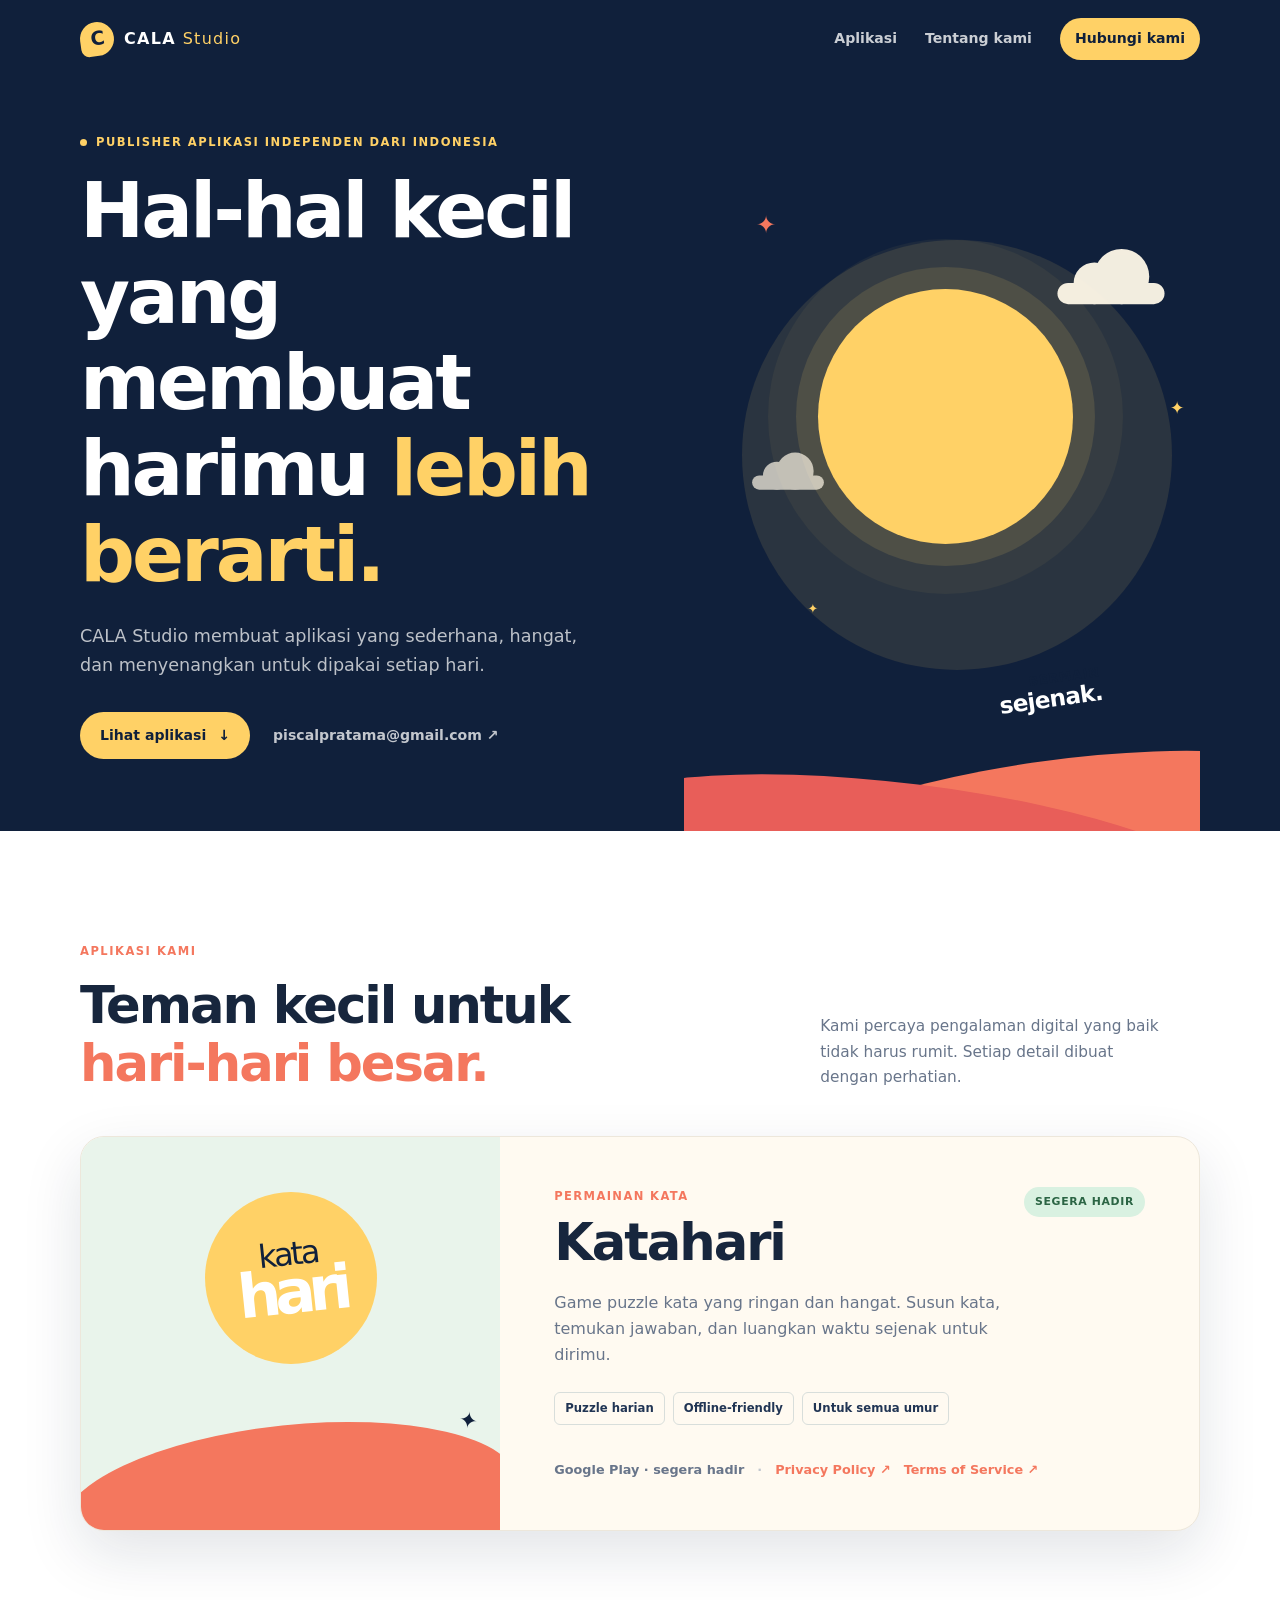
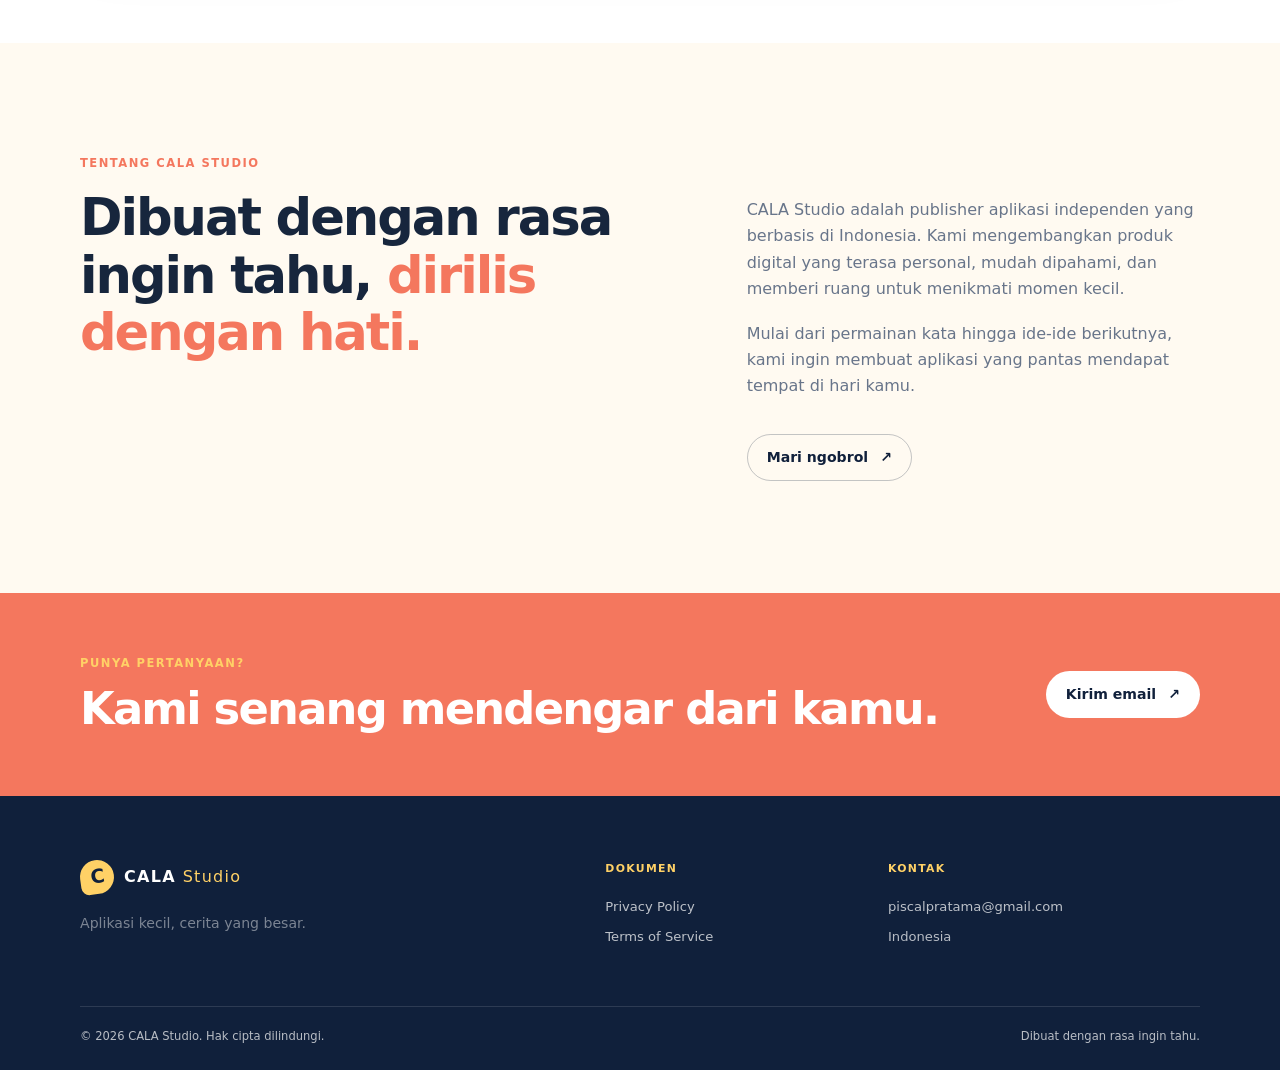
==== index.html @ a6467089 "Initial CALA Studio public policy hub" ====
<!doctype html>
<html lang="id">
  <head>
    <meta charset="utf-8">
    <meta name="viewport" content="width=device-width, initial-scale=1">
    <meta name="description" content="CALA Studio adalah publisher aplikasi independen dari Indonesia. Temukan informasi resmi dan dokumen kebijakan untuk aplikasi Katahari.">
    <meta name="theme-color" content="#10203b">
    <title>CALA Studio — Aplikasi yang menemani harimu</title>
    <link rel="stylesheet" href="styles.css">
    <script src="script.js" defer></script>
  </head>
  <body>
    <a class="skip-link" href="#konten">Lewati ke konten utama</a>

    <header class="site-header">
      <div class="container nav-wrap">
        <a class="brand" href="index.html" aria-label="CALA Studio, halaman utama">
          <span class="brand-mark" aria-hidden="true">C</span>
          <span>CALA <em>Studio</em></span>
        </a>
        <nav aria-label="Navigasi utama">
          <a href="#aplikasi">Aplikasi</a>
          <a href="#tentang">Tentang kami</a>
          <a class="nav-cta" href="mailto:piscalpratama@gmail.com">Hubungi kami</a>
        </nav>
      </div>
    </header>

    <main id="konten">
      <section class="hero">
        <div class="container hero-grid">
          <div class="hero-copy">
            <p class="eyebrow"><span class="eyebrow-dot"></span> Publisher aplikasi independen dari Indonesia</p>
            <h1>Hal-hal kecil yang membuat harimu <span>lebih berarti.</span></h1>
            <p class="hero-lead">CALA Studio membuat aplikasi yang sederhana, hangat, dan menyenangkan untuk dipakai setiap hari.</p>
            <div class="hero-actions">
              <a class="button button-primary" href="#aplikasi">Lihat aplikasi <span aria-hidden="true">↓</span></a>
              <a class="text-link" href="mailto:piscalpratama@gmail.com">piscalpratama@gmail.com <span aria-hidden="true">↗</span></a>
            </div>
          </div>
          <div class="hero-art" aria-label="Ilustrasi matahari dan awan" role="img">
            <div class="sun-glow"></div>
            <div class="sun"></div>
            <span class="cloud cloud-one"></span>
            <span class="cloud cloud-two"></span>
            <span class="spark spark-one">✦</span>
            <span class="spark spark-two">✦</span>
            <span class="spark spark-three">✦</span>
            <div class="hill hill-back"></div>
            <div class="hill hill-front"></div>
            <div class="art-label">Bermain<br><strong>sejenak.</strong></div>
          </div>
        </div>
      </section>

      <section class="section section-light" id="aplikasi">
        <div class="container">
          <div class="section-heading split-heading">
            <div>
              <p class="eyebrow eyebrow-dark">Aplikasi kami</p>
              <h2>Teman kecil untuk <em>hari-hari besar.</em></h2>
            </div>
            <p>Kami percaya pengalaman digital yang baik tidak harus rumit. Setiap detail dibuat dengan perhatian.</p>
          </div>

          <article class="app-card">
            <div class="app-card-art" aria-hidden="true">
              <div class="mini-sun"></div>
              <div class="mini-horizon"></div>
              <div class="mini-word">kata<br><strong>hari</strong></div>
              <span class="mini-star">✦</span>
            </div>
            <div class="app-card-content">
              <div class="app-card-title">
                <div>
                  <p class="card-kicker">Permainan kata</p>
                  <h3>Katahari</h3>
                </div>
                <span class="status-pill">Segera hadir</span>
              </div>
              <p>Game puzzle kata yang ringan dan hangat. Susun kata, temukan jawaban, dan luangkan waktu sejenak untuk dirimu.</p>
              <div class="tag-list" aria-label="Fitur Katahari">
                <span>Puzzle harian</span>
                <span>Offline-friendly</span>
                <span>Untuk semua umur</span>
              </div>
              <div class="app-links">
                <span class="play-placeholder" aria-label="Katahari belum tersedia di Google Play">Google Play · segera hadir</span>
                <span class="link-separator" aria-hidden="true">·</span>
                <a href="katahari/privacy-policy.html">Privacy Policy <span aria-hidden="true">↗</span></a>
                <a href="katahari/terms-of-service.html">Terms of Service <span aria-hidden="true">↗</span></a>
              </div>
            </div>
          </article>
        </div>
      </section>

      <section class="section section-cream" id="tentang">
        <div class="container about-grid">
          <div>
            <p class="eyebrow eyebrow-dark">Tentang CALA Studio</p>
            <h2>Dibuat dengan rasa ingin tahu, <em>dirilis dengan hati.</em></h2>
          </div>
          <div class="about-copy">
            <p>CALA Studio adalah publisher aplikasi independen yang berbasis di Indonesia. Kami mengembangkan produk digital yang terasa personal, mudah dipahami, dan memberi ruang untuk menikmati momen kecil.</p>
            <p>Mulai dari permainan kata hingga ide-ide berikutnya, kami ingin membuat aplikasi yang pantas mendapat tempat di hari kamu.</p>
            <a class="button button-outline" href="mailto:piscalpratama@gmail.com">Mari ngobrol <span aria-hidden="true">↗</span></a>
          </div>
        </div>
      </section>

      <section class="contact-strip">
        <div class="container contact-inner">
          <div>
            <p class="eyebrow">Punya pertanyaan?</p>
            <h2>Kami senang mendengar dari kamu.</h2>
          </div>
          <a class="button button-light" href="mailto:piscalpratama@gmail.com">Kirim email <span aria-hidden="true">↗</span></a>
        </div>
      </section>
    </main>

    <footer class="site-footer">
      <div class="container footer-top">
        <div>
          <a class="brand brand-footer" href="index.html" aria-label="CALA Studio, halaman utama">
            <span class="brand-mark" aria-hidden="true">C</span>
            <span>CALA <em>Studio</em></span>
          </a>
          <p class="footer-note">Aplikasi kecil, cerita yang besar.</p>
        </div>
        <div class="footer-column">
          <p class="footer-label">Dokumen</p>
          <a href="katahari/privacy-policy.html">Privacy Policy</a>
          <a href="katahari/terms-of-service.html">Terms of Service</a>
        </div>
        <div class="footer-column">
          <p class="footer-label">Kontak</p>
          <a href="mailto:piscalpratama@gmail.com">piscalpratama@gmail.com</a>
          <span>Indonesia</span>
        </div>
      </div>
      <div class="container footer-bottom">
        <span>© <span data-current-year>2026</span> CALA Studio. Hak cipta dilindungi.</span>
        <span>Dibuat dengan rasa ingin tahu.</span>
      </div>
    </footer>
  </body>
</html>
---- styles.css ----
:root {
  --navy: #10203b;
  --navy-soft: #213554;
  --ink: #17263d;
  --muted: #68758a;
  --cream: #fffaf1;
  --paper: #ffffff;
  --yellow: #ffd166;
  --coral: #f4775e;
  --mint: #d9f1e1;
  --line: #e6e9ef;
  --shadow: 0 22px 60px rgba(16, 32, 59, 0.12);
  --radius: 24px;
}

* { box-sizing: border-box; }

html { scroll-behavior: smooth; }

body {
  margin: 0;
  color: var(--ink);
  background: var(--cream);
  font-family: Inter, ui-sans-serif, system-ui, -apple-system, BlinkMacSystemFont, "Segoe UI", sans-serif;
  font-size: 16px;
  line-height: 1.65;
  -webkit-font-smoothing: antialiased;
}

a { color: inherit; }

a:focus-visible, button:focus-visible {
  outline: 3px solid var(--coral);
  outline-offset: 4px;
}

.skip-link {
  position: absolute;
  left: 16px;
  top: -60px;
  z-index: 10;
  padding: 10px 14px;
  color: var(--navy);
  background: var(--yellow);
  border-radius: 8px;
  font-weight: 700;
}

.skip-link:focus { top: 16px; }

.container { width: min(1120px, calc(100% - 40px)); margin: 0 auto; }
.narrow-container { width: min(860px, calc(100% - 40px)); }

.site-header {
  position: relative;
  z-index: 2;
  color: #fff;
  background: var(--navy);
}

.nav-wrap {
  display: flex;
  align-items: center;
  justify-content: space-between;
  min-height: 78px;
  gap: 28px;
}

.brand {
  display: inline-flex;
  align-items: center;
  gap: 10px;
  color: #fff;
  text-decoration: none;
  font-size: 1rem;
  font-weight: 800;
  letter-spacing: 0.08em;
}

.brand em { color: var(--yellow); font-style: normal; font-weight: 500; }

.brand-mark {
  display: grid;
  place-items: center;
  width: 34px;
  height: 34px;
  color: var(--navy);
  background: var(--yellow);
  border-radius: 50% 50% 50% 8px;
  font-size: 1.2rem;
  letter-spacing: -0.06em;
  transform: rotate(-8deg);
}

.brand-mark::first-letter { font-weight: 900; }
.brand > span:last-child { display: inline-block; }

nav { display: flex; align-items: center; gap: 28px; }
nav a { color: rgba(255, 255, 255, 0.78); text-decoration: none; font-size: 0.88rem; font-weight: 600; }
nav a:hover, nav a:focus-visible { color: #fff; }
nav .nav-cta { padding: 9px 15px; color: var(--navy); background: var(--yellow); border-radius: 99px; }
nav .nav-cta:hover, nav .nav-cta:focus-visible { color: var(--navy); background: #ffe19a; }

.hero {
  overflow: hidden;
  color: #fff;
  background: var(--navy);
}

.hero-grid { display: grid; grid-template-columns: 1fr 0.9fr; align-items: center; gap: 30px; min-height: 555px; }
.hero-copy { position: relative; z-index: 1; padding: 56px 0 72px; }

.eyebrow {
  display: flex;
  align-items: center;
  gap: 9px;
  margin: 0 0 18px;
  color: var(--yellow);
  font-size: 0.72rem;
  font-weight: 800;
  letter-spacing: 0.13em;
  line-height: 1.4;
  text-transform: uppercase;
}

.eyebrow-dot { width: 7px; height: 7px; background: var(--yellow); border-radius: 50%; }
.eyebrow-dark { color: var(--coral); }
.eyebrow-dark .eyebrow-dot { background: var(--coral); }

h1, h2, h3, p { margin-top: 0; }
h1, h2, h3 { letter-spacing: -0.04em; line-height: 1.12; }
h1 { max-width: 690px; margin-bottom: 24px; font-size: clamp(2.7rem, 6vw, 5.4rem); font-weight: 800; }
h1 span, h2 em { color: var(--coral); font-style: normal; }
.hero h1 span { color: var(--yellow); }
.hero-lead { max-width: 515px; margin-bottom: 32px; color: rgba(255, 255, 255, 0.72); font-size: 1.1rem; }
.hero-actions { display: flex; align-items: center; flex-wrap: wrap; gap: 23px; }

.button {
  display: inline-flex;
  align-items: center;
  justify-content: center;
  gap: 12px;
  min-height: 46px;
  padding: 11px 19px;
  border: 1px solid transparent;
  border-radius: 99px;
  font-size: 0.88rem;
  font-weight: 800;
  text-decoration: none;
  transition: transform 160ms ease, background-color 160ms ease, border-color 160ms ease;
}

.button:hover { transform: translateY(-2px); }
.button-primary { color: var(--navy); background: var(--yellow); }
.button-primary:hover { background: #ffe19a; }
.button-light { color: var(--navy); background: #fff; }
.button-light:hover { background: #fff8df; }
.button-outline { color: var(--navy); border-color: rgba(16, 32, 59, 0.25); }
.button-outline:hover { border-color: var(--navy); background: #fff; }
.text-link { color: rgba(255, 255, 255, 0.75); font-size: 0.88rem; font-weight: 700; text-decoration: none; }
.text-link:hover { color: #fff; }

.hero-art { position: relative; align-self: stretch; min-height: 555px; overflow: hidden; }
.sun-glow { position: absolute; width: 430px; height: 430px; top: 50%; left: 53%; transform: translate(-50%, -50%); background: rgba(255, 209, 102, 0.11); border-radius: 50%; }
.sun { position: absolute; width: 255px; height: 255px; top: 28%; left: 26%; background: var(--yellow); border-radius: 50%; box-shadow: 0 0 0 22px rgba(255, 209, 102, 0.12), 0 0 0 50px rgba(255, 209, 102, 0.05); }
.cloud { position: absolute; width: 126px; height: 25px; background: #fff8e8; border-radius: 99px; opacity: 0.95; }
.cloud::before, .cloud::after { position: absolute; display: block; content: ""; background: inherit; border-radius: 50%; }
.cloud::before { width: 49px; height: 49px; left: 19px; bottom: 0; }
.cloud::after { width: 65px; height: 65px; right: 18px; bottom: 0; }
.cloud-one { top: 27%; right: 5%; transform: scale(0.85); }
.cloud-two { top: 52%; left: 8%; transform: scale(0.57); opacity: 0.7; }
.spark { position: absolute; color: var(--coral); font-size: 1.5rem; }
.spark-one { top: 17%; left: 14%; }
.spark-two { top: 42%; right: 3%; color: var(--yellow); font-size: 1.1rem; }
.spark-three { top: 69%; left: 24%; color: var(--yellow); font-size: 0.8rem; }
.hill { position: absolute; border-radius: 50% 50% 0 0; }
.hill-back { width: 600px; height: 150px; right: -150px; bottom: -80px; background: var(--coral); transform: rotate(-8deg); }
.hill-front { width: 650px; height: 145px; left: -100px; bottom: -98px; background: #e85e59; transform: rotate(7deg); }
.art-label { position: absolute; right: 19%; bottom: 16%; color: var(--navy); font-size: 0.78rem; font-weight: 700; letter-spacing: 0.08em; line-height: 1.1; text-align: right; text-transform: uppercase; transform: rotate(-8deg); }
.art-label strong { color: #fff; font-size: 1.45rem; letter-spacing: -0.03em; text-transform: none; }

.section { padding: 112px 0; }
.section-light { background: var(--paper); }
.section-cream { background: var(--cream); }
.section-heading { margin-bottom: 44px; }
.split-heading { display: grid; grid-template-columns: 1fr 0.55fr; align-items: end; gap: 50px; }
.section-heading h2, .about-grid h2 { max-width: 590px; margin-bottom: 0; font-size: clamp(2rem, 4vw, 3.6rem); }
.split-heading > p { max-width: 340px; margin-bottom: 2px; color: var(--muted); font-size: 0.96rem; }

.app-card { display: grid; grid-template-columns: minmax(260px, 0.75fr) 1.25fr; overflow: hidden; background: var(--cream); border: 1px solid #ede7db; border-radius: var(--radius); box-shadow: var(--shadow); }
.app-card-art { position: relative; min-height: 355px; overflow: hidden; background: #e9f4eb; }
.mini-sun { position: absolute; width: 172px; height: 172px; top: 55px; left: 50%; transform: translateX(-50%); background: var(--yellow); border-radius: 50%; }
.mini-horizon { position: absolute; right: -20px; bottom: -55px; left: -20px; height: 160px; background: var(--coral); border-radius: 50% 50% 0 0; transform: rotate(-6deg); }
.mini-word { position: absolute; top: 105px; left: 0; width: 100%; color: var(--navy); font-size: 2rem; font-weight: 400; letter-spacing: -0.08em; line-height: 0.8; text-align: center; transform: rotate(-6deg); }
.mini-word strong { color: #fff; font-size: 3.8rem; font-weight: 850; letter-spacing: -0.11em; }
.mini-star { position: absolute; right: 22px; bottom: 91px; color: var(--navy); font-size: 1.4rem; transform: rotate(10deg); }
.app-card-content { display: flex; flex-direction: column; justify-content: center; padding: 50px 54px; }
.app-card-title { display: flex; align-items: start; justify-content: space-between; gap: 20px; }
.card-kicker { margin-bottom: 8px; color: var(--coral); font-size: 0.72rem; font-weight: 800; letter-spacing: 0.12em; text-transform: uppercase; }
.app-card h3 { margin-bottom: 18px; font-size: clamp(2.2rem, 4vw, 3.5rem); }
.status-pill { flex: none; padding: 6px 11px; color: #2b6544; background: var(--mint); border-radius: 99px; font-size: 0.68rem; font-weight: 800; letter-spacing: 0.06em; text-transform: uppercase; }
.app-card-content > p { max-width: 480px; margin-bottom: 23px; color: var(--muted); }
.tag-list { display: flex; flex-wrap: wrap; gap: 8px; margin-bottom: 34px; }
.tag-list span { padding: 6px 10px; color: var(--navy-soft); border: 1px solid #d8dedb; border-radius: 6px; font-size: 0.73rem; font-weight: 700; }
.app-links { display: flex; align-items: center; flex-wrap: wrap; gap: 13px; color: var(--coral); font-size: 0.8rem; font-weight: 800; }
.app-links a { text-decoration: none; }
.app-links a:hover { text-decoration: underline; text-underline-offset: 3px; }
.play-placeholder { color: var(--muted); font-weight: 600; }
.link-separator { color: #c1c7ce; }

.about-grid { display: grid; grid-template-columns: 1fr 0.8fr; gap: 100px; }
.about-copy { padding-top: 42px; }
.about-copy p { margin-bottom: 18px; color: var(--muted); }
.about-copy .button { margin-top: 16px; }

.contact-strip { padding: 62px 0; color: #fff; background: var(--coral); }
.contact-inner { display: flex; align-items: center; justify-content: space-between; gap: 30px; }
.contact-strip .eyebrow { margin-bottom: 13px; color: var(--yellow); }
.contact-strip h2 { margin-bottom: 0; font-size: clamp(1.7rem, 4vw, 2.8rem); }

.site-footer { color: rgba(255, 255, 255, 0.7); background: var(--navy); }
.footer-top { display: grid; grid-template-columns: 1.4fr 0.7fr 0.9fr; gap: 40px; padding-top: 64px; padding-bottom: 58px; }
.brand-footer { margin-bottom: 18px; }
.footer-note { margin: 0; color: rgba(255, 255, 255, 0.45); font-size: 0.88rem; }
.footer-column { display: flex; flex-direction: column; align-items: flex-start; gap: 8px; font-size: 0.82rem; }
.footer-column a { color: rgba(255, 255, 255, 0.72); text-decoration: none; }
.footer-column a:hover, .footer-bottom a:hover { color: #fff; }
.footer-label { margin: 0 0 10px; color: var(--yellow); font-size: 0.68rem; font-weight: 800; letter-spacing: 0.12em; text-transform: uppercase; }
.footer-bottom { display: flex; align-items: center; justify-content: space-between; gap: 20px; padding-top: 20px; padding-bottom: 24px; border-top: 1px solid rgba(255, 255, 255, 0.12); font-size: 0.72rem; }
.footer-bottom a { color: rgba(255, 255, 255, 0.72); text-decoration: none; }
.footer-bottom-single { padding-top: 26px; border-top: 0; }

.page-hero { padding: 85px 0 76px; background: var(--cream); }
.back-link { display: inline-block; margin-bottom: 62px; color: var(--muted); font-size: 0.82rem; font-weight: 700; text-decoration: none; }
.back-link:hover { color: var(--coral); }
.page-hero h1 { max-width: 760px; margin-bottom: 22px; color: var(--navy); font-size: clamp(2.8rem, 7vw, 5.8rem); }
.page-intro { max-width: 650px; margin-bottom: 34px; color: var(--muted); font-size: 1.12rem; }
.document-meta { display: flex; flex-wrap: wrap; gap: 11px 25px; color: var(--coral); font-size: 0.78rem; font-weight: 800; }
.document-meta span + span { padding-left: 25px; border-left: 1px solid #d6d4ca; }
.document-section { padding: 86px 0 120px; background: var(--paper); }
.document-layout { display: grid; grid-template-columns: 205px minmax(0, 680px); justify-content: space-between; gap: 50px; }
.document-aside { position: sticky; top: 25px; align-self: start; display: flex; flex-direction: column; gap: 10px; padding-top: 5px; }
.document-aside a { color: var(--muted); font-size: 0.78rem; line-height: 1.45; text-decoration: none; }
.document-aside a:hover { color: var(--coral); }
.legal-copy { min-width: 0; color: #49566b; font-size: 0.98rem; }
.legal-copy > p:first-child { color: var(--navy-soft); font-size: 1.08rem; }
.legal-copy h2 { margin: 52px 0 17px; color: var(--navy); font-size: 1.55rem; }
.legal-copy h2:first-of-type { margin-top: 50px; }
.legal-copy p { margin-bottom: 19px; }
.legal-copy a { color: #cb574b; font-weight: 700; text-underline-offset: 3px; }
.legal-copy ul { margin: 0 0 22px; padding-left: 22px; }
.legal-copy li { margin-bottom: 9px; padding-left: 5px; }
.service-table-wrap { overflow-x: auto; margin: 27px 0; }
table { width: 100%; min-width: 540px; border-collapse: collapse; color: var(--ink); font-size: 0.87rem; }
th, td { padding: 15px 16px; border: 1px solid var(--line); text-align: left; vertical-align: top; }
th { color: var(--navy); background: #f5f7f7; font-size: 0.72rem; letter-spacing: 0.08em; text-transform: uppercase; }
td:first-child { width: 32%; color: var(--navy); font-weight: 800; }
.contact-card { display: flex; flex-direction: column; align-items: flex-start; gap: 3px; margin: 24px 0; padding: 21px 23px; background: var(--cream); border-left: 4px solid var(--yellow); border-radius: 3px 12px 12px 3px; }
.contact-card strong { color: var(--navy); }
.contact-card span { color: var(--muted); font-size: 0.83rem; }
.legal-note { margin-top: 54px; color: var(--muted); font-size: 0.78rem; font-style: italic; }

@media (max-width: 760px) {
  .container, .narrow-container { width: min(100% - 32px, 620px); }
  .nav-wrap { min-height: 70px; }
  nav { gap: 13px; }
  nav a:not(.nav-cta) { display: none; }
  nav .nav-cta { padding: 8px 12px; font-size: 0.76rem; }
  .hero-grid { display: block; min-height: 0; }
  .hero-copy { padding: 72px 0 20px; }
  .hero-art { min-height: 320px; }
  .sun { width: 205px; height: 205px; top: 12%; left: 28%; }
  .sun-glow { width: 310px; height: 310px; top: 38%; left: 51%; }
  .cloud-one { top: 11%; right: 1%; }
  .cloud-two { top: 40%; left: 1%; }
  .art-label { right: 19%; bottom: 17%; }
  .section { padding: 76px 0; }
  .split-heading, .about-grid { grid-template-columns: 1fr; gap: 25px; }
  .split-heading > p { margin-top: 0; }
  .app-card { grid-template-columns: 1fr; }
  .app-card-art { min-height: 280px; }
  .app-card-content { padding: 34px 26px 38px; }
  .app-card-title { display: block; }
  .status-pill { display: inline-block; margin-bottom: 14px; }
  .about-copy { padding-top: 0; }
  .contact-inner { align-items: flex-start; flex-direction: column; }
  .footer-top { grid-template-columns: 1fr 1fr; padding-top: 48px; padding-bottom: 42px; }
  .footer-top > :first-child { grid-column: 1 / -1; }
  .footer-bottom { align-items: flex-start; flex-direction: column; }
  .page-hero { padding: 54px 0 55px; }
  .back-link { margin-bottom: 46px; }
  .document-section { padding: 55px 0 80px; }
  .document-layout { display: block; }
  .document-aside { position: static; display: grid; grid-template-columns: repeat(2, 1fr); gap: 8px 15px; margin-bottom: 44px; padding: 18px; background: var(--cream); border-radius: 12px; }
  .document-aside .footer-label { grid-column: 1 / -1; margin-bottom: 3px; }
  .document-meta { display: block; }
  .document-meta span { display: block; margin-bottom: 5px; }
  .document-meta span + span { padding-left: 0; border-left: 0; }
  .legal-copy h2 { margin-top: 43px; }
}

@media (prefers-reduced-motion: reduce) {
  html { scroll-behavior: auto; }
  .button { transition: none; }
}

@media print {
  .site-header, .document-aside, .site-footer, .back-link { display: none; }
  .page-hero, .document-section { padding: 24px 0; }
  .document-layout { display: block; }
  .legal-copy { max-width: 100%; color: #000; }
}
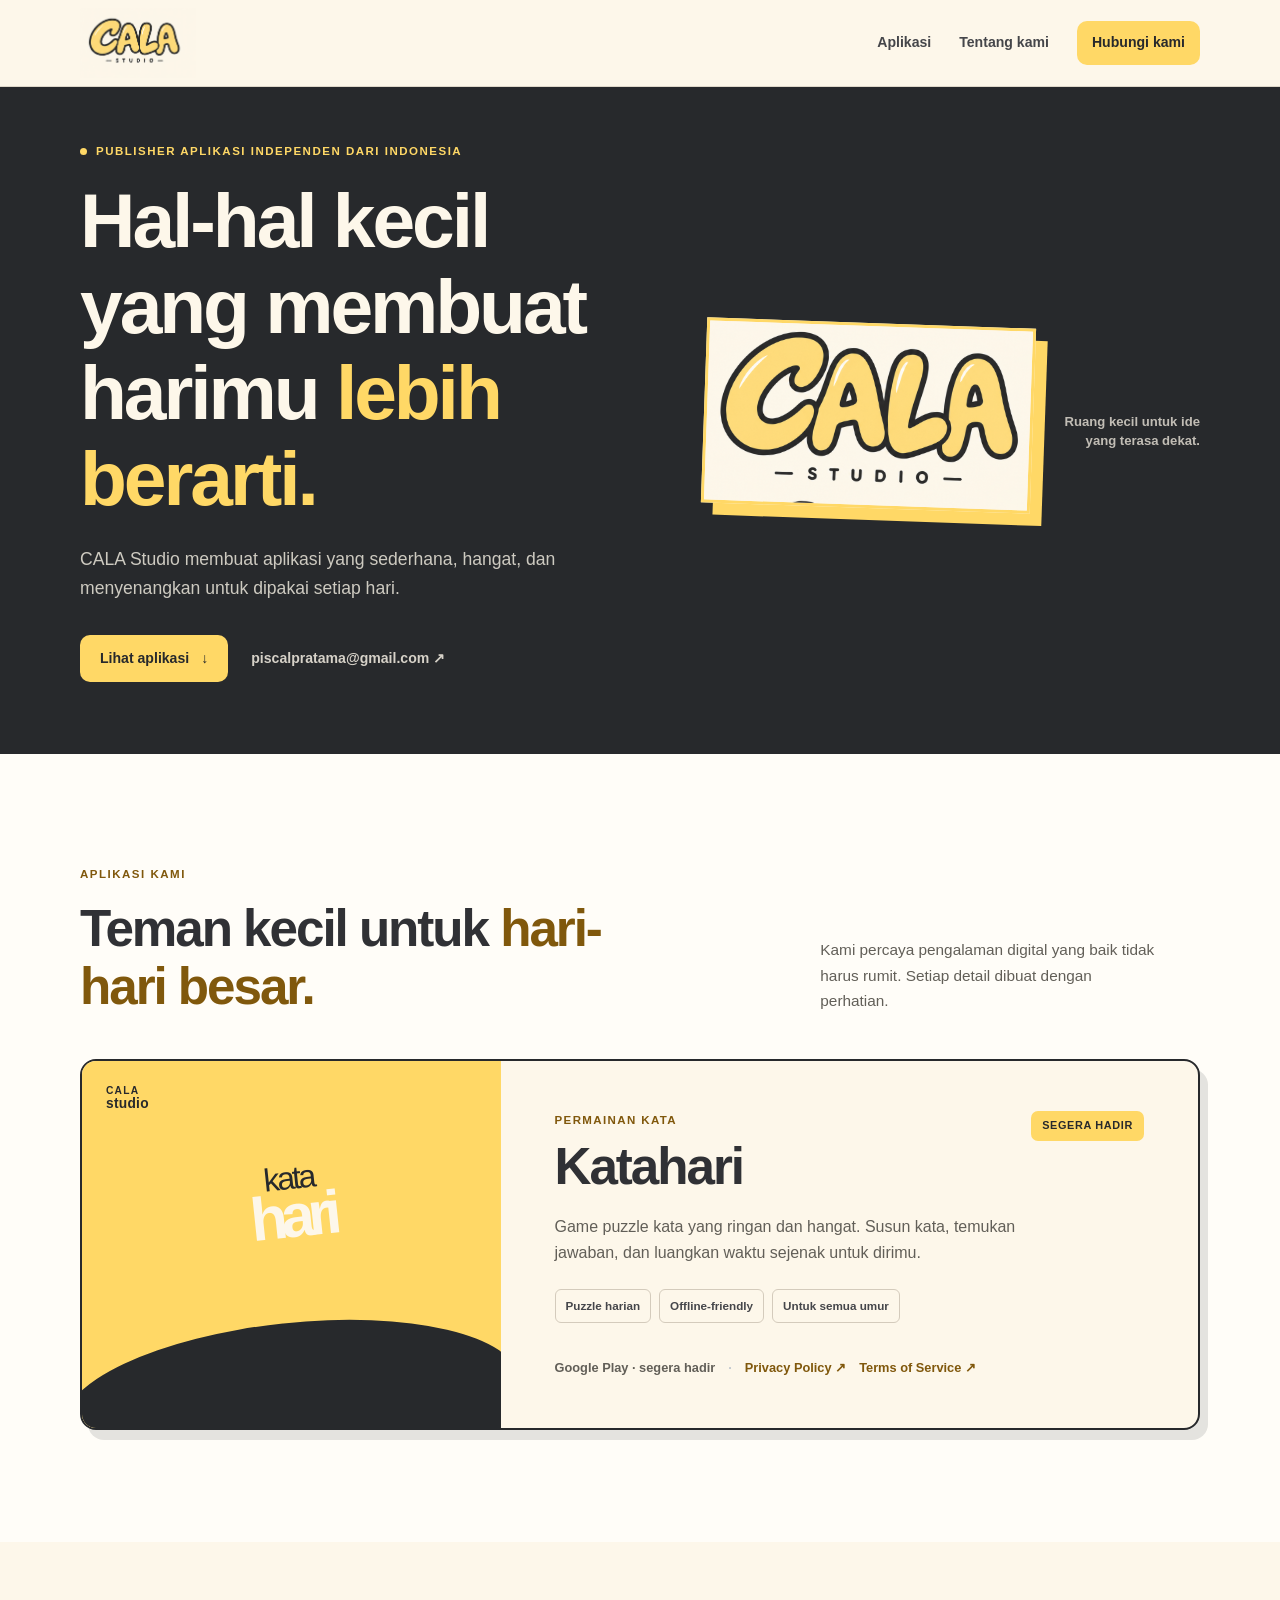
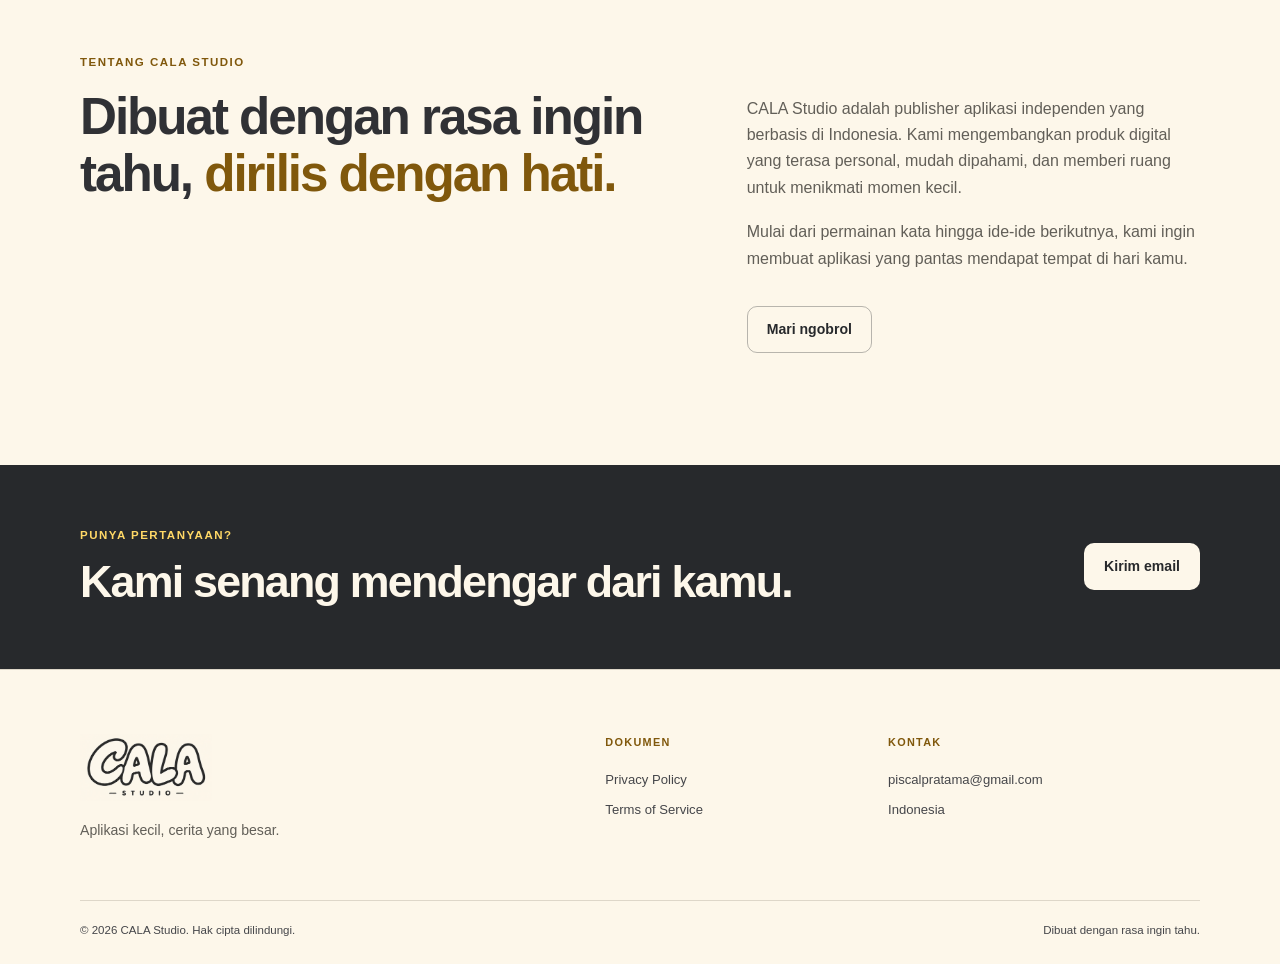
==== commit c3042f63: "Align CALA Studio design with logo assets" ====
--- a/index.html
+++ b/index.html
@@ -4,8 +4,8 @@
     <meta charset="utf-8">
     <meta name="viewport" content="width=device-width, initial-scale=1">
     <meta name="description" content="CALA Studio adalah publisher aplikasi independen dari Indonesia. Temukan informasi resmi dan dokumen kebijakan untuk aplikasi Katahari.">
-    <meta name="theme-color" content="#10203b">
-    <title>CALA Studio — Aplikasi yang menemani harimu</title>
+    <meta name="theme-color" content="#27292c">
+    <title>CALA Studio: Aplikasi yang menemani harimu</title>
     <link rel="stylesheet" href="styles.css">
     <script src="script.js" defer></script>
   </head>
@@ -15,8 +15,7 @@
     <header class="site-header">
       <div class="container nav-wrap">
         <a class="brand" href="index.html" aria-label="CALA Studio, halaman utama">
-          <span class="brand-mark" aria-hidden="true">C</span>
-          <span>CALA <em>Studio</em></span>
+          <img src="assets/logo-crops/cala-lockup-yellow.png" alt="CALA Studio">
         </a>
         <nav aria-label="Navigasi utama">
           <a href="#aplikasi">Aplikasi</a>
@@ -38,17 +37,11 @@
               <a class="text-link" href="mailto:piscalpratama@gmail.com">piscalpratama@gmail.com <span aria-hidden="true">↗</span></a>
             </div>
           </div>
-          <div class="hero-art" aria-label="Ilustrasi matahari dan awan" role="img">
-            <div class="sun-glow"></div>
-            <div class="sun"></div>
-            <span class="cloud cloud-one"></span>
-            <span class="cloud cloud-two"></span>
-            <span class="spark spark-one">✦</span>
-            <span class="spark spark-two">✦</span>
-            <span class="spark spark-three">✦</span>
-            <div class="hill hill-back"></div>
-            <div class="hill hill-front"></div>
-            <div class="art-label">Bermain<br><strong>sejenak.</strong></div>
+          <div class="hero-art">
+            <div class="hero-logo-frame">
+              <img src="assets/logo-crops/cala-primary-yellow.png" alt="Logo CALA Studio berwarna kuning">
+            </div>
+            <p class="hero-art-note">Ruang kecil untuk ide yang terasa dekat.</p>
           </div>
         </div>
       </section>
@@ -64,11 +57,10 @@
           </div>
 
           <article class="app-card">
-            <div class="app-card-art" aria-hidden="true">
-              <div class="mini-sun"></div>
+            <div class="app-card-art">
+              <span class="app-card-stamp">CALA<br><strong>studio</strong></span>
               <div class="mini-horizon"></div>
               <div class="mini-word">kata<br><strong>hari</strong></div>
-              <span class="mini-star">✦</span>
             </div>
             <div class="app-card-content">
               <div class="app-card-title">
@@ -104,7 +96,7 @@
           <div class="about-copy">
             <p>CALA Studio adalah publisher aplikasi independen yang berbasis di Indonesia. Kami mengembangkan produk digital yang terasa personal, mudah dipahami, dan memberi ruang untuk menikmati momen kecil.</p>
             <p>Mulai dari permainan kata hingga ide-ide berikutnya, kami ingin membuat aplikasi yang pantas mendapat tempat di hari kamu.</p>
-            <a class="button button-outline" href="mailto:piscalpratama@gmail.com">Mari ngobrol <span aria-hidden="true">↗</span></a>
+            <a class="button button-outline" href="mailto:piscalpratama@gmail.com">Mari ngobrol</a>
           </div>
         </div>
       </section>
@@ -115,7 +107,7 @@
             <p class="eyebrow">Punya pertanyaan?</p>
             <h2>Kami senang mendengar dari kamu.</h2>
           </div>
-          <a class="button button-light" href="mailto:piscalpratama@gmail.com">Kirim email <span aria-hidden="true">↗</span></a>
+          <a class="button button-light" href="mailto:piscalpratama@gmail.com">Kirim email</a>
         </div>
       </section>
     </main>
@@ -124,8 +116,7 @@
       <div class="container footer-top">
         <div>
           <a class="brand brand-footer" href="index.html" aria-label="CALA Studio, halaman utama">
-            <span class="brand-mark" aria-hidden="true">C</span>
-            <span>CALA <em>Studio</em></span>
+            <img src="assets/logo-crops/cala-monochrome.png" alt="CALA Studio">
           </a>
           <p class="footer-note">Aplikasi kecil, cerita yang besar.</p>
         </div>
--- a/styles.css
+++ b/styles.css
@@ -1,16 +1,15 @@
 :root {
-  --navy: #10203b;
-  --navy-soft: #213554;
-  --ink: #17263d;
-  --muted: #68758a;
-  --cream: #fffaf1;
-  --paper: #ffffff;
-  --yellow: #ffd166;
-  --coral: #f4775e;
-  --mint: #d9f1e1;
-  --line: #e6e9ef;
-  --shadow: 0 22px 60px rgba(16, 32, 59, 0.12);
-  --radius: 24px;
+  --charcoal: #27292c;
+  --charcoal-soft: #45464a;
+  --ink: #303135;
+  --muted: #625f58;
+  --cream: #fdf7ea;
+  --paper: #fffdf8;
+  --yellow: #ffd866;
+  --yellow-deep: #80580c;
+  --line: #ded7c9;
+  --shadow: 8px 10px 0 rgba(39, 41, 44, 0.12);
+  --radius: 16px;
 }
 
 * { box-sizing: border-box; }
@@ -21,7 +20,7 @@
   margin: 0;
   color: var(--ink);
   background: var(--cream);
-  font-family: Inter, ui-sans-serif, system-ui, -apple-system, BlinkMacSystemFont, "Segoe UI", sans-serif;
+  font-family: "Trebuchet MS", "Segoe UI", sans-serif;
   font-size: 16px;
   line-height: 1.65;
   -webkit-font-smoothing: antialiased;
@@ -30,7 +29,7 @@
 a { color: inherit; }
 
 a:focus-visible, button:focus-visible {
-  outline: 3px solid var(--coral);
+  outline: 3px solid var(--yellow);
   outline-offset: 4px;
 }
 
@@ -40,7 +39,7 @@
   top: -60px;
   z-index: 10;
   padding: 10px 14px;
-  color: var(--navy);
+  color: var(--charcoal);
   background: var(--yellow);
   border-radius: 8px;
   font-weight: 700;
@@ -54,15 +53,16 @@
 .site-header {
   position: relative;
   z-index: 2;
-  color: #fff;
-  background: var(--navy);
+  color: var(--charcoal);
+  background: var(--cream);
+  border-bottom: 1px solid var(--line);
 }
 
 .nav-wrap {
   display: flex;
   align-items: center;
   justify-content: space-between;
-  min-height: 78px;
+  min-height: 86px;
   gap: 28px;
 }
 
@@ -70,41 +70,24 @@
   display: inline-flex;
   align-items: center;
   gap: 10px;
-  color: #fff;
+  min-height: 44px;
+  color: var(--charcoal);
   text-decoration: none;
-  font-size: 1rem;
-  font-weight: 800;
-  letter-spacing: 0.08em;
-}
-
-.brand em { color: var(--yellow); font-style: normal; font-weight: 500; }
-
-.brand-mark {
-  display: grid;
-  place-items: center;
-  width: 34px;
-  height: 34px;
-  color: var(--navy);
-  background: var(--yellow);
-  border-radius: 50% 50% 50% 8px;
-  font-size: 1.2rem;
-  letter-spacing: -0.06em;
-  transform: rotate(-8deg);
-}
-
-.brand-mark::first-letter { font-weight: 900; }
-.brand > span:last-child { display: inline-block; }
+}
+
+.brand img { display: block; width: 116px; height: auto; }
+.brand-footer img { width: 132px; }
 
 nav { display: flex; align-items: center; gap: 28px; }
-nav a { color: rgba(255, 255, 255, 0.78); text-decoration: none; font-size: 0.88rem; font-weight: 600; }
-nav a:hover, nav a:focus-visible { color: #fff; }
-nav .nav-cta { padding: 9px 15px; color: var(--navy); background: var(--yellow); border-radius: 99px; }
-nav .nav-cta:hover, nav .nav-cta:focus-visible { color: var(--navy); background: #ffe19a; }
+nav a { color: var(--charcoal-soft); text-decoration: none; font-size: 0.88rem; font-weight: 700; }
+nav a:hover, nav a:focus-visible { color: var(--charcoal); }
+nav .nav-cta { display: inline-flex; align-items: center; min-height: 44px; padding: 9px 15px; color: var(--charcoal); background: var(--yellow); border-radius: 10px; }
+nav .nav-cta:hover, nav .nav-cta:focus-visible { color: var(--charcoal); background: #ffe49a; }
 
 .hero {
   overflow: hidden;
-  color: #fff;
-  background: var(--navy);
+  color: var(--cream);
+  background: var(--charcoal);
 }
 
 .hero-grid { display: grid; grid-template-columns: 1fr 0.9fr; align-items: center; gap: 30px; min-height: 555px; }
@@ -124,15 +107,15 @@
 }
 
 .eyebrow-dot { width: 7px; height: 7px; background: var(--yellow); border-radius: 50%; }
-.eyebrow-dark { color: var(--coral); }
-.eyebrow-dark .eyebrow-dot { background: var(--coral); }
+.eyebrow-dark { color: var(--yellow-deep); }
+.eyebrow-dark .eyebrow-dot { background: var(--yellow-deep); }
 
 h1, h2, h3, p { margin-top: 0; }
-h1, h2, h3 { letter-spacing: -0.04em; line-height: 1.12; }
+h1, h2, h3 { font-family: "Arial Rounded MT Bold", "Trebuchet MS", "Segoe UI", sans-serif; letter-spacing: -0.04em; line-height: 1.12; }
 h1 { max-width: 690px; margin-bottom: 24px; font-size: clamp(2.7rem, 6vw, 5.4rem); font-weight: 800; }
-h1 span, h2 em { color: var(--coral); font-style: normal; }
+h1 span, h2 em { color: var(--yellow-deep); font-style: normal; }
 .hero h1 span { color: var(--yellow); }
-.hero-lead { max-width: 515px; margin-bottom: 32px; color: rgba(255, 255, 255, 0.72); font-size: 1.1rem; }
+.hero-lead { max-width: 515px; margin-bottom: 32px; color: rgba(253, 247, 234, 0.78); font-size: 1.1rem; }
 .hero-actions { display: flex; align-items: center; flex-wrap: wrap; gap: 23px; }
 
 .button {
@@ -143,7 +126,7 @@
   min-height: 46px;
   padding: 11px 19px;
   border: 1px solid transparent;
-  border-radius: 99px;
+  border-radius: 10px;
   font-size: 0.88rem;
   font-weight: 800;
   text-decoration: none;
@@ -151,33 +134,19 @@
 }
 
 .button:hover { transform: translateY(-2px); }
-.button-primary { color: var(--navy); background: var(--yellow); }
-.button-primary:hover { background: #ffe19a; }
-.button-light { color: var(--navy); background: #fff; }
-.button-light:hover { background: #fff8df; }
-.button-outline { color: var(--navy); border-color: rgba(16, 32, 59, 0.25); }
-.button-outline:hover { border-color: var(--navy); background: #fff; }
-.text-link { color: rgba(255, 255, 255, 0.75); font-size: 0.88rem; font-weight: 700; text-decoration: none; }
-.text-link:hover { color: #fff; }
-
-.hero-art { position: relative; align-self: stretch; min-height: 555px; overflow: hidden; }
-.sun-glow { position: absolute; width: 430px; height: 430px; top: 50%; left: 53%; transform: translate(-50%, -50%); background: rgba(255, 209, 102, 0.11); border-radius: 50%; }
-.sun { position: absolute; width: 255px; height: 255px; top: 28%; left: 26%; background: var(--yellow); border-radius: 50%; box-shadow: 0 0 0 22px rgba(255, 209, 102, 0.12), 0 0 0 50px rgba(255, 209, 102, 0.05); }
-.cloud { position: absolute; width: 126px; height: 25px; background: #fff8e8; border-radius: 99px; opacity: 0.95; }
-.cloud::before, .cloud::after { position: absolute; display: block; content: ""; background: inherit; border-radius: 50%; }
-.cloud::before { width: 49px; height: 49px; left: 19px; bottom: 0; }
-.cloud::after { width: 65px; height: 65px; right: 18px; bottom: 0; }
-.cloud-one { top: 27%; right: 5%; transform: scale(0.85); }
-.cloud-two { top: 52%; left: 8%; transform: scale(0.57); opacity: 0.7; }
-.spark { position: absolute; color: var(--coral); font-size: 1.5rem; }
-.spark-one { top: 17%; left: 14%; }
-.spark-two { top: 42%; right: 3%; color: var(--yellow); font-size: 1.1rem; }
-.spark-three { top: 69%; left: 24%; color: var(--yellow); font-size: 0.8rem; }
-.hill { position: absolute; border-radius: 50% 50% 0 0; }
-.hill-back { width: 600px; height: 150px; right: -150px; bottom: -80px; background: var(--coral); transform: rotate(-8deg); }
-.hill-front { width: 650px; height: 145px; left: -100px; bottom: -98px; background: #e85e59; transform: rotate(7deg); }
-.art-label { position: absolute; right: 19%; bottom: 16%; color: var(--navy); font-size: 0.78rem; font-weight: 700; letter-spacing: 0.08em; line-height: 1.1; text-align: right; text-transform: uppercase; transform: rotate(-8deg); }
-.art-label strong { color: #fff; font-size: 1.45rem; letter-spacing: -0.03em; text-transform: none; }
+.button-primary { color: var(--charcoal); background: var(--yellow); }
+.button-primary:hover { background: #ffe49a; }
+.button-light { color: var(--charcoal); background: var(--cream); }
+.button-light:hover { background: #fffef8; }
+.button-outline { color: var(--charcoal); border-color: rgba(39, 41, 44, 0.32); }
+.button-outline:hover { border-color: var(--charcoal); background: var(--paper); }
+.text-link { color: rgba(253, 247, 234, 0.82); font-size: 0.88rem; font-weight: 700; text-decoration: none; }
+.text-link:hover { color: var(--yellow); }
+
+.hero-art { display: flex; align-items: center; justify-content: center; align-self: stretch; min-height: 555px; padding: 52px 0 62px 20px; }
+.hero-logo-frame { width: min(100%, 520px); padding: 0; background: var(--cream); border: 3px solid var(--yellow); box-shadow: 12px 12px 0 var(--yellow); transform: rotate(2deg); }
+.hero-logo-frame img { display: block; width: 100%; height: auto; }
+.hero-art-note { max-width: 220px; margin: 32px 0 0 auto; color: rgba(253, 247, 234, 0.72); font-size: 0.82rem; font-weight: 700; line-height: 1.4; text-align: right; }
 
 .section { padding: 112px 0; }
 .section-light { background: var(--paper); }
@@ -187,22 +156,22 @@
 .section-heading h2, .about-grid h2 { max-width: 590px; margin-bottom: 0; font-size: clamp(2rem, 4vw, 3.6rem); }
 .split-heading > p { max-width: 340px; margin-bottom: 2px; color: var(--muted); font-size: 0.96rem; }
 
-.app-card { display: grid; grid-template-columns: minmax(260px, 0.75fr) 1.25fr; overflow: hidden; background: var(--cream); border: 1px solid #ede7db; border-radius: var(--radius); box-shadow: var(--shadow); }
-.app-card-art { position: relative; min-height: 355px; overflow: hidden; background: #e9f4eb; }
-.mini-sun { position: absolute; width: 172px; height: 172px; top: 55px; left: 50%; transform: translateX(-50%); background: var(--yellow); border-radius: 50%; }
-.mini-horizon { position: absolute; right: -20px; bottom: -55px; left: -20px; height: 160px; background: var(--coral); border-radius: 50% 50% 0 0; transform: rotate(-6deg); }
-.mini-word { position: absolute; top: 105px; left: 0; width: 100%; color: var(--navy); font-size: 2rem; font-weight: 400; letter-spacing: -0.08em; line-height: 0.8; text-align: center; transform: rotate(-6deg); }
-.mini-word strong { color: #fff; font-size: 3.8rem; font-weight: 850; letter-spacing: -0.11em; }
-.mini-star { position: absolute; right: 22px; bottom: 91px; color: var(--navy); font-size: 1.4rem; transform: rotate(10deg); }
+.app-card { display: grid; grid-template-columns: minmax(260px, 0.75fr) 1.25fr; overflow: hidden; background: var(--cream); border: 2px solid var(--charcoal); border-radius: var(--radius); box-shadow: var(--shadow); }
+.app-card-art { position: relative; min-height: 355px; overflow: hidden; background: var(--yellow); }
+.mini-horizon { position: absolute; right: -20px; bottom: -55px; left: -20px; height: 160px; background: var(--charcoal); border-radius: 50% 50% 0 0; transform: rotate(-6deg); }
+.mini-word { position: absolute; top: 105px; left: 0; width: 100%; color: var(--charcoal); font-size: 2rem; font-weight: 400; letter-spacing: -0.08em; line-height: 0.8; text-align: center; transform: rotate(-6deg); }
+.mini-word strong { color: var(--cream); font-size: 3.8rem; font-weight: 850; letter-spacing: -0.11em; }
+.app-card-stamp { position: absolute; top: 24px; left: 24px; z-index: 1; color: var(--charcoal); font-size: 0.64rem; font-weight: 800; letter-spacing: 0.12em; line-height: 1.1; text-transform: uppercase; }
+.app-card-stamp strong { font-size: 0.86rem; letter-spacing: 0.02em; text-transform: none; }
 .app-card-content { display: flex; flex-direction: column; justify-content: center; padding: 50px 54px; }
 .app-card-title { display: flex; align-items: start; justify-content: space-between; gap: 20px; }
-.card-kicker { margin-bottom: 8px; color: var(--coral); font-size: 0.72rem; font-weight: 800; letter-spacing: 0.12em; text-transform: uppercase; }
+.card-kicker { margin-bottom: 8px; color: var(--yellow-deep); font-size: 0.72rem; font-weight: 800; letter-spacing: 0.12em; text-transform: uppercase; }
 .app-card h3 { margin-bottom: 18px; font-size: clamp(2.2rem, 4vw, 3.5rem); }
-.status-pill { flex: none; padding: 6px 11px; color: #2b6544; background: var(--mint); border-radius: 99px; font-size: 0.68rem; font-weight: 800; letter-spacing: 0.06em; text-transform: uppercase; }
+.status-pill { flex: none; padding: 6px 11px; color: var(--charcoal); background: var(--yellow); border-radius: 7px; font-size: 0.68rem; font-weight: 800; letter-spacing: 0.06em; text-transform: uppercase; }
 .app-card-content > p { max-width: 480px; margin-bottom: 23px; color: var(--muted); }
 .tag-list { display: flex; flex-wrap: wrap; gap: 8px; margin-bottom: 34px; }
-.tag-list span { padding: 6px 10px; color: var(--navy-soft); border: 1px solid #d8dedb; border-radius: 6px; font-size: 0.73rem; font-weight: 700; }
-.app-links { display: flex; align-items: center; flex-wrap: wrap; gap: 13px; color: var(--coral); font-size: 0.8rem; font-weight: 800; }
+.tag-list span { padding: 6px 10px; color: var(--charcoal-soft); border: 1px solid #d4cbbc; border-radius: 6px; font-size: 0.73rem; font-weight: 700; }
+.app-links { display: flex; align-items: center; flex-wrap: wrap; gap: 13px; color: var(--yellow-deep); font-size: 0.8rem; font-weight: 800; }
 .app-links a { text-decoration: none; }
 .app-links a:hover { text-decoration: underline; text-underline-offset: 3px; }
 .play-placeholder { color: var(--muted); font-weight: 600; }
@@ -213,67 +182,66 @@
 .about-copy p { margin-bottom: 18px; color: var(--muted); }
 .about-copy .button { margin-top: 16px; }
 
-.contact-strip { padding: 62px 0; color: #fff; background: var(--coral); }
+.contact-strip { padding: 62px 0; color: var(--cream); background: var(--charcoal); }
 .contact-inner { display: flex; align-items: center; justify-content: space-between; gap: 30px; }
 .contact-strip .eyebrow { margin-bottom: 13px; color: var(--yellow); }
 .contact-strip h2 { margin-bottom: 0; font-size: clamp(1.7rem, 4vw, 2.8rem); }
 
-.site-footer { color: rgba(255, 255, 255, 0.7); background: var(--navy); }
+.site-footer { color: var(--charcoal-soft); background: var(--cream); border-top: 1px solid var(--line); }
 .footer-top { display: grid; grid-template-columns: 1.4fr 0.7fr 0.9fr; gap: 40px; padding-top: 64px; padding-bottom: 58px; }
 .brand-footer { margin-bottom: 18px; }
-.footer-note { margin: 0; color: rgba(255, 255, 255, 0.45); font-size: 0.88rem; }
+.footer-note { margin: 0; color: var(--muted); font-size: 0.88rem; }
 .footer-column { display: flex; flex-direction: column; align-items: flex-start; gap: 8px; font-size: 0.82rem; }
-.footer-column a { color: rgba(255, 255, 255, 0.72); text-decoration: none; }
-.footer-column a:hover, .footer-bottom a:hover { color: #fff; }
-.footer-label { margin: 0 0 10px; color: var(--yellow); font-size: 0.68rem; font-weight: 800; letter-spacing: 0.12em; text-transform: uppercase; }
-.footer-bottom { display: flex; align-items: center; justify-content: space-between; gap: 20px; padding-top: 20px; padding-bottom: 24px; border-top: 1px solid rgba(255, 255, 255, 0.12); font-size: 0.72rem; }
-.footer-bottom a { color: rgba(255, 255, 255, 0.72); text-decoration: none; }
+.footer-column a { color: var(--charcoal-soft); text-decoration: none; }
+.footer-column a:hover, .footer-bottom a:hover { color: var(--yellow-deep); }
+.footer-label { margin: 0 0 10px; color: var(--yellow-deep); font-size: 0.68rem; font-weight: 800; letter-spacing: 0.12em; text-transform: uppercase; }
+.footer-bottom { display: flex; align-items: center; justify-content: space-between; gap: 20px; padding-top: 20px; padding-bottom: 24px; border-top: 1px solid var(--line); font-size: 0.72rem; }
+.footer-bottom a { color: var(--charcoal-soft); text-decoration: none; }
 .footer-bottom-single { padding-top: 26px; border-top: 0; }
+.footer-lockup { display: block; width: 104px; height: auto; }
 
 .page-hero { padding: 85px 0 76px; background: var(--cream); }
 .back-link { display: inline-block; margin-bottom: 62px; color: var(--muted); font-size: 0.82rem; font-weight: 700; text-decoration: none; }
-.back-link:hover { color: var(--coral); }
-.page-hero h1 { max-width: 760px; margin-bottom: 22px; color: var(--navy); font-size: clamp(2.8rem, 7vw, 5.8rem); }
+.back-link:hover { color: var(--yellow-deep); }
+.page-hero h1 { max-width: 760px; margin-bottom: 22px; color: var(--charcoal); font-size: clamp(2.8rem, 7vw, 5.8rem); }
 .page-intro { max-width: 650px; margin-bottom: 34px; color: var(--muted); font-size: 1.12rem; }
-.document-meta { display: flex; flex-wrap: wrap; gap: 11px 25px; color: var(--coral); font-size: 0.78rem; font-weight: 800; }
+.document-meta { display: flex; flex-wrap: wrap; gap: 11px 25px; color: var(--yellow-deep); font-size: 0.78rem; font-weight: 800; }
 .document-meta span + span { padding-left: 25px; border-left: 1px solid #d6d4ca; }
 .document-section { padding: 86px 0 120px; background: var(--paper); }
 .document-layout { display: grid; grid-template-columns: 205px minmax(0, 680px); justify-content: space-between; gap: 50px; }
 .document-aside { position: sticky; top: 25px; align-self: start; display: flex; flex-direction: column; gap: 10px; padding-top: 5px; }
 .document-aside a { color: var(--muted); font-size: 0.78rem; line-height: 1.45; text-decoration: none; }
-.document-aside a:hover { color: var(--coral); }
+.document-aside a:hover { color: var(--yellow-deep); }
 .legal-copy { min-width: 0; color: #49566b; font-size: 0.98rem; }
-.legal-copy > p:first-child { color: var(--navy-soft); font-size: 1.08rem; }
-.legal-copy h2 { margin: 52px 0 17px; color: var(--navy); font-size: 1.55rem; }
+.legal-copy > p:first-child { color: var(--charcoal-soft); font-size: 1.08rem; }
+.legal-copy h2 { margin: 52px 0 17px; color: var(--charcoal); font-size: 1.55rem; }
 .legal-copy h2:first-of-type { margin-top: 50px; }
 .legal-copy p { margin-bottom: 19px; }
-.legal-copy a { color: #cb574b; font-weight: 700; text-underline-offset: 3px; }
+.legal-copy a { color: var(--yellow-deep); font-weight: 700; text-underline-offset: 3px; }
 .legal-copy ul { margin: 0 0 22px; padding-left: 22px; }
 .legal-copy li { margin-bottom: 9px; padding-left: 5px; }
 .service-table-wrap { overflow-x: auto; margin: 27px 0; }
 table { width: 100%; min-width: 540px; border-collapse: collapse; color: var(--ink); font-size: 0.87rem; }
 th, td { padding: 15px 16px; border: 1px solid var(--line); text-align: left; vertical-align: top; }
-th { color: var(--navy); background: #f5f7f7; font-size: 0.72rem; letter-spacing: 0.08em; text-transform: uppercase; }
-td:first-child { width: 32%; color: var(--navy); font-weight: 800; }
+th { color: var(--charcoal); background: #f4eee2; font-size: 0.72rem; letter-spacing: 0.08em; text-transform: uppercase; }
+td:first-child { width: 32%; color: var(--charcoal); font-weight: 800; }
 .contact-card { display: flex; flex-direction: column; align-items: flex-start; gap: 3px; margin: 24px 0; padding: 21px 23px; background: var(--cream); border-left: 4px solid var(--yellow); border-radius: 3px 12px 12px 3px; }
-.contact-card strong { color: var(--navy); }
+.contact-card strong { color: var(--charcoal); }
 .contact-card span { color: var(--muted); font-size: 0.83rem; }
 .legal-note { margin-top: 54px; color: var(--muted); font-size: 0.78rem; font-style: italic; }
 
 @media (max-width: 760px) {
   .container, .narrow-container { width: min(100% - 32px, 620px); }
-  .nav-wrap { min-height: 70px; }
+  .nav-wrap { min-height: 74px; }
+  .brand img { width: 100px; }
   nav { gap: 13px; }
   nav a:not(.nav-cta) { display: none; }
   nav .nav-cta { padding: 8px 12px; font-size: 0.76rem; }
   .hero-grid { display: block; min-height: 0; }
   .hero-copy { padding: 72px 0 20px; }
-  .hero-art { min-height: 320px; }
-  .sun { width: 205px; height: 205px; top: 12%; left: 28%; }
-  .sun-glow { width: 310px; height: 310px; top: 38%; left: 51%; }
-  .cloud-one { top: 11%; right: 1%; }
-  .cloud-two { top: 40%; left: 1%; }
-  .art-label { right: 19%; bottom: 17%; }
+  .hero-art { display: block; min-height: 0; padding: 42px 4px 70px 0; }
+  .hero-logo-frame { width: calc(100% - 12px); margin-left: 0; box-shadow: 8px 8px 0 var(--yellow); }
+  .hero-art-note { margin-top: 26px; }
   .section { padding: 76px 0; }
   .split-heading, .about-grid { grid-template-columns: 1fr; gap: 25px; }
   .split-heading > p { margin-top: 0; }
@@ -287,6 +255,7 @@
   .footer-top { grid-template-columns: 1fr 1fr; padding-top: 48px; padding-bottom: 42px; }
   .footer-top > :first-child { grid-column: 1 / -1; }
   .footer-bottom { align-items: flex-start; flex-direction: column; }
+  .footer-bottom-single { align-items: flex-start; }
   .page-hero { padding: 54px 0 55px; }
   .back-link { margin-bottom: 46px; }
   .document-section { padding: 55px 0 80px; }
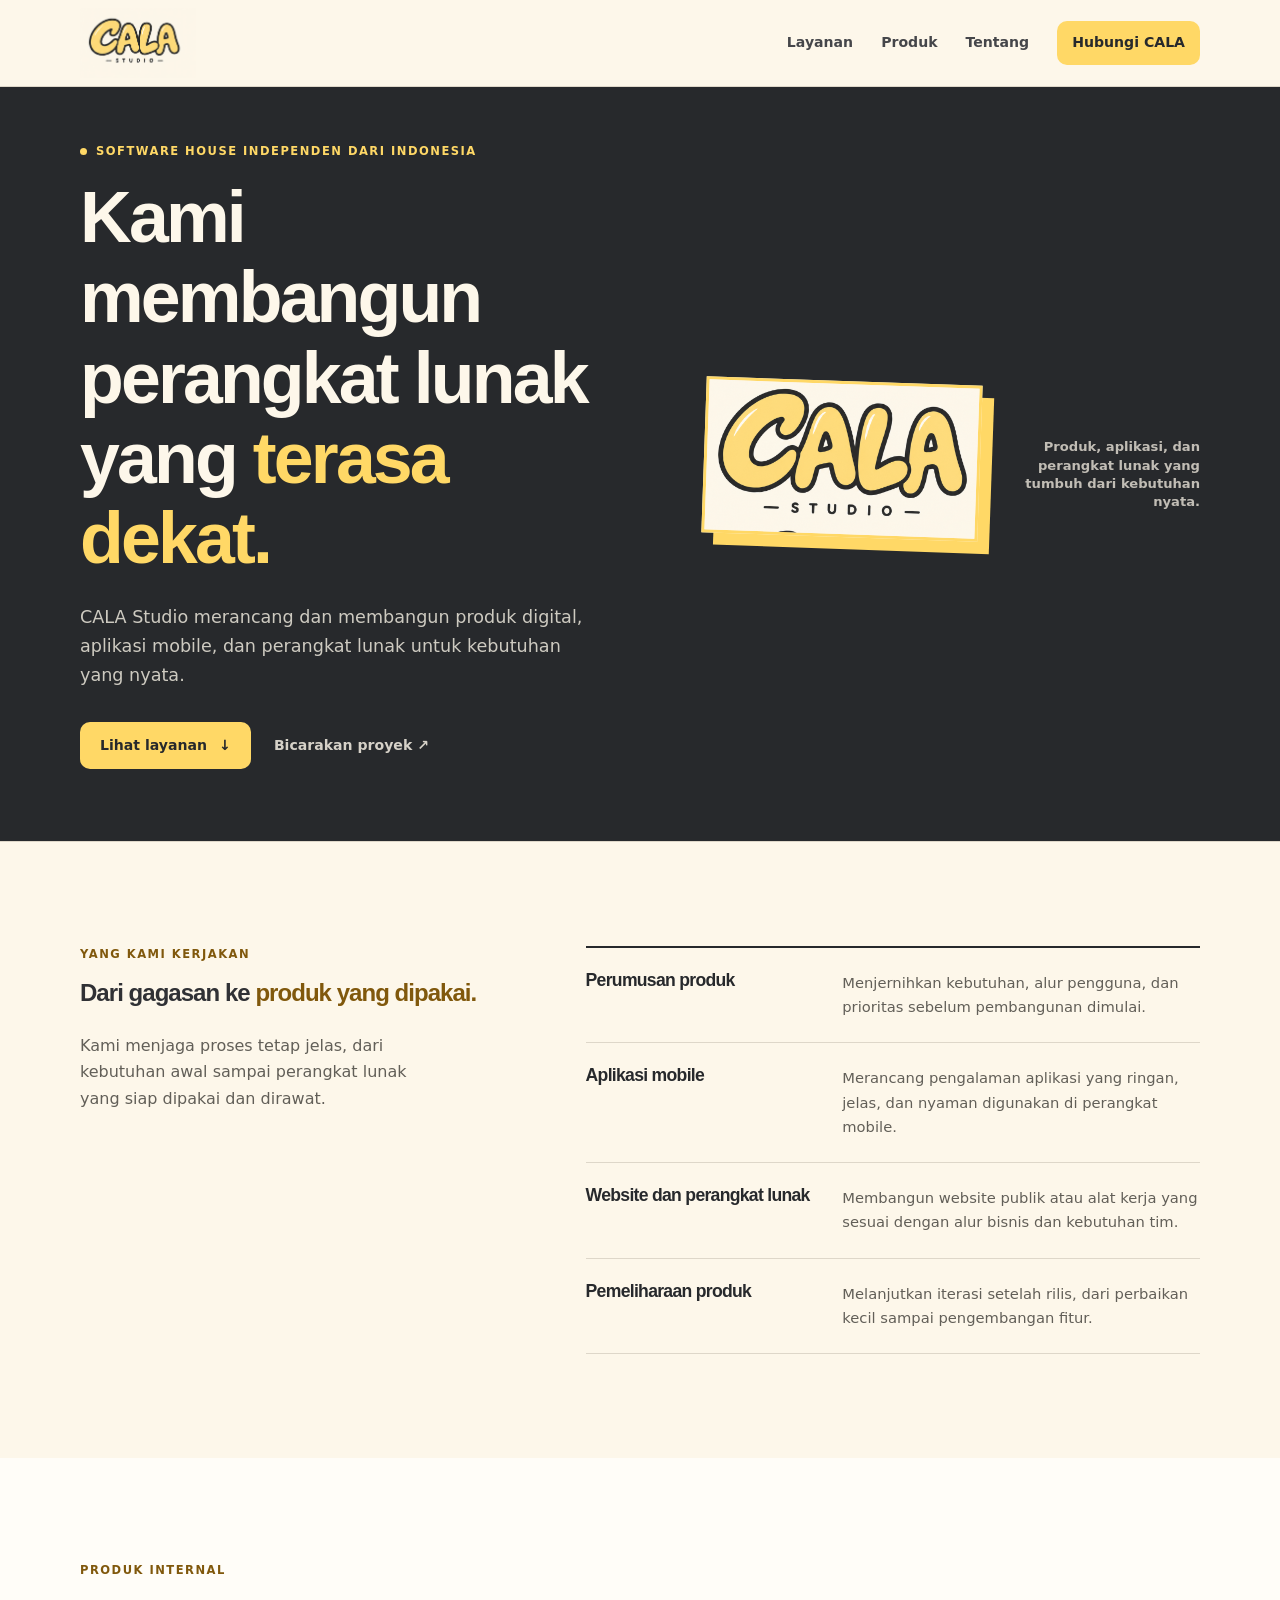
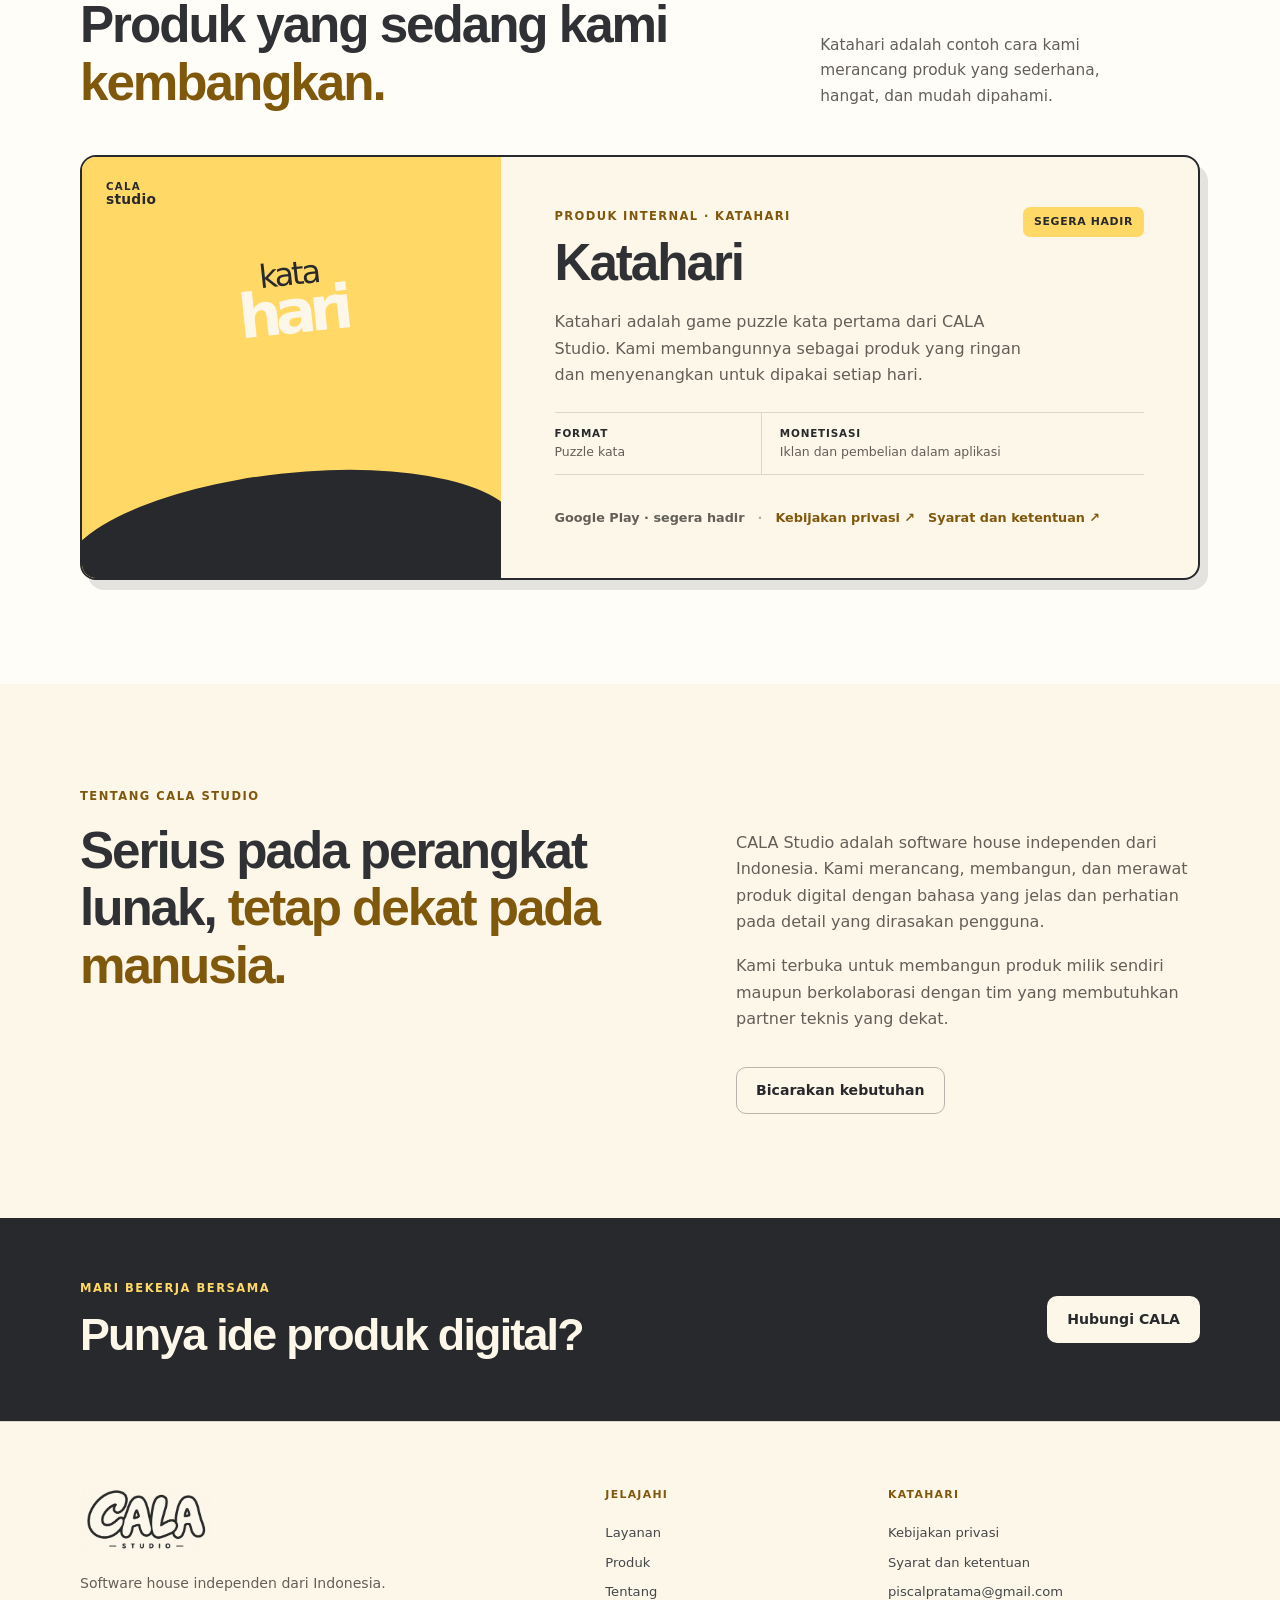
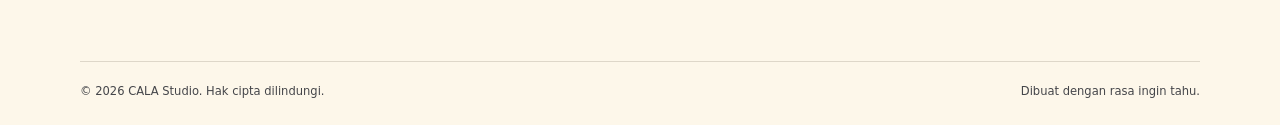
==== commit 699a6fc0: "Position CALA Studio as a software house" ====
--- a/index.html
+++ b/index.html
@@ -3,9 +3,9 @@
   <head>
     <meta charset="utf-8">
     <meta name="viewport" content="width=device-width, initial-scale=1">
-    <meta name="description" content="CALA Studio adalah publisher aplikasi independen dari Indonesia. Temukan informasi resmi dan dokumen kebijakan untuk aplikasi Katahari.">
+    <meta name="description" content="CALA Studio adalah software house independen dari Indonesia. Kami merancang dan membangun produk digital yang terasa dekat.">
     <meta name="theme-color" content="#27292c">
-    <title>CALA Studio: Aplikasi yang menemani harimu</title>
+    <title>CALA Studio: Software house untuk produk digital</title>
     <link rel="stylesheet" href="styles.css">
     <script src="script.js" defer></script>
   </head>
@@ -18,9 +18,10 @@
           <img src="assets/logo-crops/cala-lockup-yellow.png" alt="CALA Studio">
         </a>
         <nav aria-label="Navigasi utama">
-          <a href="#aplikasi">Aplikasi</a>
-          <a href="#tentang">Tentang kami</a>
-          <a class="nav-cta" href="mailto:piscalpratama@gmail.com">Hubungi kami</a>
+          <a href="#layanan">Layanan</a>
+          <a href="#produk">Produk</a>
+          <a href="#tentang">Tentang</a>
+          <a class="nav-cta" href="#kontak">Hubungi CALA</a>
         </nav>
       </div>
     </header>
@@ -29,31 +30,59 @@
       <section class="hero">
         <div class="container hero-grid">
           <div class="hero-copy">
-            <p class="eyebrow"><span class="eyebrow-dot"></span> Publisher aplikasi independen dari Indonesia</p>
-            <h1>Hal-hal kecil yang membuat harimu <span>lebih berarti.</span></h1>
-            <p class="hero-lead">CALA Studio membuat aplikasi yang sederhana, hangat, dan menyenangkan untuk dipakai setiap hari.</p>
+            <p class="eyebrow"><span class="eyebrow-dot"></span> Software house independen dari Indonesia</p>
+            <h1>Kami membangun perangkat lunak yang <span>terasa dekat.</span></h1>
+            <p class="hero-lead">CALA Studio merancang dan membangun produk digital, aplikasi mobile, dan perangkat lunak untuk kebutuhan yang nyata.</p>
             <div class="hero-actions">
-              <a class="button button-primary" href="#aplikasi">Lihat aplikasi <span aria-hidden="true">↓</span></a>
-              <a class="text-link" href="mailto:piscalpratama@gmail.com">piscalpratama@gmail.com <span aria-hidden="true">↗</span></a>
+              <a class="button button-primary" href="#layanan">Lihat layanan <span aria-hidden="true">↓</span></a>
+              <a class="text-link" href="mailto:piscalpratama@gmail.com">Bicarakan proyek <span aria-hidden="true">↗</span></a>
             </div>
           </div>
           <div class="hero-art">
             <div class="hero-logo-frame">
               <img src="assets/logo-crops/cala-primary-yellow.png" alt="Logo CALA Studio berwarna kuning">
             </div>
-            <p class="hero-art-note">Ruang kecil untuk ide yang terasa dekat.</p>
+            <p class="hero-art-note">Produk, aplikasi, dan perangkat lunak yang tumbuh dari kebutuhan nyata.</p>
           </div>
         </div>
       </section>
 
-      <section class="section section-light" id="aplikasi">
+      <section class="section section-services" id="layanan">
+        <div class="container services-grid">
+          <div class="service-intro">
+            <p class="eyebrow eyebrow-dark">Yang kami kerjakan</p>
+            <h2>Dari gagasan ke <em>produk yang dipakai.</em></h2>
+            <p>Kami menjaga proses tetap jelas, dari kebutuhan awal sampai perangkat lunak yang siap dipakai dan dirawat.</p>
+          </div>
+          <div class="service-list">
+            <article class="service-item">
+              <h3>Perumusan produk</h3>
+              <p>Menjernihkan kebutuhan, alur pengguna, dan prioritas sebelum pembangunan dimulai.</p>
+            </article>
+            <article class="service-item">
+              <h3>Aplikasi mobile</h3>
+              <p>Merancang pengalaman aplikasi yang ringan, jelas, dan nyaman digunakan di perangkat mobile.</p>
+            </article>
+            <article class="service-item">
+              <h3>Website dan perangkat lunak</h3>
+              <p>Membangun website publik atau alat kerja yang sesuai dengan alur bisnis dan kebutuhan tim.</p>
+            </article>
+            <article class="service-item">
+              <h3>Pemeliharaan produk</h3>
+              <p>Melanjutkan iterasi setelah rilis, dari perbaikan kecil sampai pengembangan fitur.</p>
+            </article>
+          </div>
+        </div>
+      </section>
+
+      <section class="section section-light" id="produk">
         <div class="container">
           <div class="section-heading split-heading">
             <div>
-              <p class="eyebrow eyebrow-dark">Aplikasi kami</p>
-              <h2>Teman kecil untuk <em>hari-hari besar.</em></h2>
+              <p class="eyebrow eyebrow-dark">Produk internal</p>
+              <h2>Produk yang sedang kami <em>kembangkan.</em></h2>
             </div>
-            <p>Kami percaya pengalaman digital yang baik tidak harus rumit. Setiap detail dibuat dengan perhatian.</p>
+            <p>Katahari adalah contoh cara kami merancang produk yang sederhana, hangat, dan mudah dipahami.</p>
           </div>
 
           <article class="app-card">
@@ -65,22 +94,21 @@
             <div class="app-card-content">
               <div class="app-card-title">
                 <div>
-                  <p class="card-kicker">Permainan kata</p>
+                  <p class="card-kicker">Produk internal · Katahari</p>
                   <h3>Katahari</h3>
                 </div>
                 <span class="status-pill">Segera hadir</span>
               </div>
-              <p>Game puzzle kata yang ringan dan hangat. Susun kata, temukan jawaban, dan luangkan waktu sejenak untuk dirimu.</p>
-              <div class="tag-list" aria-label="Fitur Katahari">
-                <span>Puzzle harian</span>
-                <span>Offline-friendly</span>
-                <span>Untuk semua umur</span>
+              <p>Katahari adalah game puzzle kata pertama dari CALA Studio. Kami membangunnya sebagai produk yang ringan dan menyenangkan untuk dipakai setiap hari.</p>
+              <div class="app-facts" aria-label="Informasi Katahari">
+                <span><strong>Format</strong> Puzzle kata</span>
+                <span><strong>Monetisasi</strong> Iklan dan pembelian dalam aplikasi</span>
               </div>
               <div class="app-links">
                 <span class="play-placeholder" aria-label="Katahari belum tersedia di Google Play">Google Play · segera hadir</span>
                 <span class="link-separator" aria-hidden="true">·</span>
-                <a href="katahari/privacy-policy.html">Privacy Policy <span aria-hidden="true">↗</span></a>
-                <a href="katahari/terms-of-service.html">Terms of Service <span aria-hidden="true">↗</span></a>
+                <a href="katahari/privacy-policy.html">Kebijakan privasi <span aria-hidden="true">↗</span></a>
+                <a href="katahari/terms-of-service.html">Syarat dan ketentuan <span aria-hidden="true">↗</span></a>
               </div>
             </div>
           </article>
@@ -91,23 +119,23 @@
         <div class="container about-grid">
           <div>
             <p class="eyebrow eyebrow-dark">Tentang CALA Studio</p>
-            <h2>Dibuat dengan rasa ingin tahu, <em>dirilis dengan hati.</em></h2>
+            <h2>Serius pada perangkat lunak, <em>tetap dekat pada manusia.</em></h2>
           </div>
           <div class="about-copy">
-            <p>CALA Studio adalah publisher aplikasi independen yang berbasis di Indonesia. Kami mengembangkan produk digital yang terasa personal, mudah dipahami, dan memberi ruang untuk menikmati momen kecil.</p>
-            <p>Mulai dari permainan kata hingga ide-ide berikutnya, kami ingin membuat aplikasi yang pantas mendapat tempat di hari kamu.</p>
-            <a class="button button-outline" href="mailto:piscalpratama@gmail.com">Mari ngobrol</a>
+            <p>CALA Studio adalah software house independen dari Indonesia. Kami merancang, membangun, dan merawat produk digital dengan bahasa yang jelas dan perhatian pada detail yang dirasakan pengguna.</p>
+            <p>Kami terbuka untuk membangun produk milik sendiri maupun berkolaborasi dengan tim yang membutuhkan partner teknis yang dekat.</p>
+            <a class="button button-outline" href="mailto:piscalpratama@gmail.com">Bicarakan kebutuhan</a>
           </div>
         </div>
       </section>
 
-      <section class="contact-strip">
+      <section class="contact-strip" id="kontak">
         <div class="container contact-inner">
           <div>
-            <p class="eyebrow">Punya pertanyaan?</p>
-            <h2>Kami senang mendengar dari kamu.</h2>
+            <p class="eyebrow">Mari bekerja bersama</p>
+            <h2>Punya ide produk digital?</h2>
           </div>
-          <a class="button button-light" href="mailto:piscalpratama@gmail.com">Kirim email</a>
+          <a class="button button-light" href="mailto:piscalpratama@gmail.com">Hubungi CALA</a>
         </div>
       </section>
     </main>
@@ -118,17 +146,19 @@
           <a class="brand brand-footer" href="index.html" aria-label="CALA Studio, halaman utama">
             <img src="assets/logo-crops/cala-monochrome.png" alt="CALA Studio">
           </a>
-          <p class="footer-note">Aplikasi kecil, cerita yang besar.</p>
+          <p class="footer-note">Software house independen dari Indonesia.</p>
         </div>
         <div class="footer-column">
-          <p class="footer-label">Dokumen</p>
-          <a href="katahari/privacy-policy.html">Privacy Policy</a>
-          <a href="katahari/terms-of-service.html">Terms of Service</a>
+          <p class="footer-label">Jelajahi</p>
+          <a href="#layanan">Layanan</a>
+          <a href="#produk">Produk</a>
+          <a href="#tentang">Tentang</a>
         </div>
         <div class="footer-column">
-          <p class="footer-label">Kontak</p>
+          <p class="footer-label">Katahari</p>
+          <a href="katahari/privacy-policy.html">Kebijakan privasi</a>
+          <a href="katahari/terms-of-service.html">Syarat dan ketentuan</a>
           <a href="mailto:piscalpratama@gmail.com">piscalpratama@gmail.com</a>
-          <span>Indonesia</span>
         </div>
       </div>
       <div class="container footer-bottom">
--- a/styles.css
+++ b/styles.css
@@ -20,7 +20,7 @@
   margin: 0;
   color: var(--ink);
   background: var(--cream);
-  font-family: "Trebuchet MS", "Segoe UI", sans-serif;
+  font-family: "Segoe UI", system-ui, sans-serif;
   font-size: 16px;
   line-height: 1.65;
   -webkit-font-smoothing: antialiased;
@@ -112,7 +112,7 @@
 
 h1, h2, h3, p { margin-top: 0; }
 h1, h2, h3 { font-family: "Arial Rounded MT Bold", "Trebuchet MS", "Segoe UI", sans-serif; letter-spacing: -0.04em; line-height: 1.12; }
-h1 { max-width: 690px; margin-bottom: 24px; font-size: clamp(2.7rem, 6vw, 5.4rem); font-weight: 800; }
+h1 { max-width: 620px; margin-bottom: 24px; font-size: clamp(2.55rem, 5.6vw, 4.9rem); font-weight: 800; }
 h1 span, h2 em { color: var(--yellow-deep); font-style: normal; }
 .hero h1 span { color: var(--yellow); }
 .hero-lead { max-width: 515px; margin-bottom: 32px; color: rgba(253, 247, 234, 0.78); font-size: 1.1rem; }
@@ -148,13 +148,21 @@
 .hero-logo-frame img { display: block; width: 100%; height: auto; }
 .hero-art-note { max-width: 220px; margin: 32px 0 0 auto; color: rgba(253, 247, 234, 0.72); font-size: 0.82rem; font-weight: 700; line-height: 1.4; text-align: right; }
 
-.section { padding: 112px 0; }
+.section { padding: 104px 0; }
 .section-light { background: var(--paper); }
 .section-cream { background: var(--cream); }
+.section-services { background: var(--cream); border-top: 1px solid var(--line); }
 .section-heading { margin-bottom: 44px; }
 .split-heading { display: grid; grid-template-columns: 1fr 0.55fr; align-items: end; gap: 50px; }
 .section-heading h2, .about-grid h2 { max-width: 590px; margin-bottom: 0; font-size: clamp(2rem, 4vw, 3.6rem); }
 .split-heading > p { max-width: 340px; margin-bottom: 2px; color: var(--muted); font-size: 0.96rem; }
+
+.services-grid { display: grid; grid-template-columns: 0.8fr 1.2fr; align-items: start; gap: 96px; }
+.service-intro p:last-child { max-width: 360px; margin: 26px 0 0; color: var(--muted); }
+.service-list { border-top: 2px solid var(--charcoal); }
+.service-item { display: grid; grid-template-columns: 0.78fr 1.22fr; gap: 28px; padding: 23px 0; border-bottom: 1px solid var(--line); }
+.service-item h3 { margin: 0; color: var(--charcoal); font-size: 1.1rem; }
+.service-item p { max-width: 390px; margin: 0; color: var(--muted); font-size: 0.92rem; }
 
 .app-card { display: grid; grid-template-columns: minmax(260px, 0.75fr) 1.25fr; overflow: hidden; background: var(--cream); border: 2px solid var(--charcoal); border-radius: var(--radius); box-shadow: var(--shadow); }
 .app-card-art { position: relative; min-height: 355px; overflow: hidden; background: var(--yellow); }
@@ -169,15 +177,17 @@
 .app-card h3 { margin-bottom: 18px; font-size: clamp(2.2rem, 4vw, 3.5rem); }
 .status-pill { flex: none; padding: 6px 11px; color: var(--charcoal); background: var(--yellow); border-radius: 7px; font-size: 0.68rem; font-weight: 800; letter-spacing: 0.06em; text-transform: uppercase; }
 .app-card-content > p { max-width: 480px; margin-bottom: 23px; color: var(--muted); }
-.tag-list { display: flex; flex-wrap: wrap; gap: 8px; margin-bottom: 34px; }
-.tag-list span { padding: 6px 10px; color: var(--charcoal-soft); border: 1px solid #d4cbbc; border-radius: 6px; font-size: 0.73rem; font-weight: 700; }
+.app-facts { display: grid; grid-template-columns: 0.7fr 1.3fr; margin-bottom: 32px; border-top: 1px solid var(--line); border-bottom: 1px solid var(--line); }
+.app-facts span { padding: 13px 18px 13px 0; color: var(--muted); font-size: 0.78rem; line-height: 1.45; }
+.app-facts span + span { padding-right: 0; padding-left: 18px; border-left: 1px solid var(--line); }
+.app-facts strong { display: block; margin-bottom: 2px; color: var(--charcoal); font-size: 0.65rem; letter-spacing: 0.08em; text-transform: uppercase; }
 .app-links { display: flex; align-items: center; flex-wrap: wrap; gap: 13px; color: var(--yellow-deep); font-size: 0.8rem; font-weight: 800; }
 .app-links a { text-decoration: none; }
 .app-links a:hover { text-decoration: underline; text-underline-offset: 3px; }
 .play-placeholder { color: var(--muted); font-weight: 600; }
-.link-separator { color: #c1c7ce; }
-
-.about-grid { display: grid; grid-template-columns: 1fr 0.8fr; gap: 100px; }
+.link-separator { color: #b8ae9f; }
+
+.about-grid { display: grid; grid-template-columns: 1fr 0.8fr; gap: 76px; }
 .about-copy { padding-top: 42px; }
 .about-copy p { margin-bottom: 18px; color: var(--muted); }
 .about-copy .button { margin-top: 16px; }
@@ -212,7 +222,7 @@
 .document-aside { position: sticky; top: 25px; align-self: start; display: flex; flex-direction: column; gap: 10px; padding-top: 5px; }
 .document-aside a { color: var(--muted); font-size: 0.78rem; line-height: 1.45; text-decoration: none; }
 .document-aside a:hover { color: var(--yellow-deep); }
-.legal-copy { min-width: 0; color: #49566b; font-size: 0.98rem; }
+.legal-copy { min-width: 0; color: #4f4f4b; font-size: 0.98rem; }
 .legal-copy > p:first-child { color: var(--charcoal-soft); font-size: 1.08rem; }
 .legal-copy h2 { margin: 52px 0 17px; color: var(--charcoal); font-size: 1.55rem; }
 .legal-copy h2:first-of-type { margin-top: 50px; }
@@ -245,9 +255,13 @@
   .section { padding: 76px 0; }
   .split-heading, .about-grid { grid-template-columns: 1fr; gap: 25px; }
   .split-heading > p { margin-top: 0; }
+  .services-grid { grid-template-columns: 1fr; gap: 42px; }
+  .service-item { grid-template-columns: 1fr; gap: 6px; padding: 19px 0; }
   .app-card { grid-template-columns: 1fr; }
   .app-card-art { min-height: 280px; }
   .app-card-content { padding: 34px 26px 38px; }
+  .app-facts { grid-template-columns: 1fr; }
+  .app-facts span + span { padding-top: 11px; padding-left: 0; border-top: 1px solid var(--line); border-left: 0; }
   .app-card-title { display: block; }
   .status-pill { display: inline-block; margin-bottom: 14px; }
   .about-copy { padding-top: 0; }
